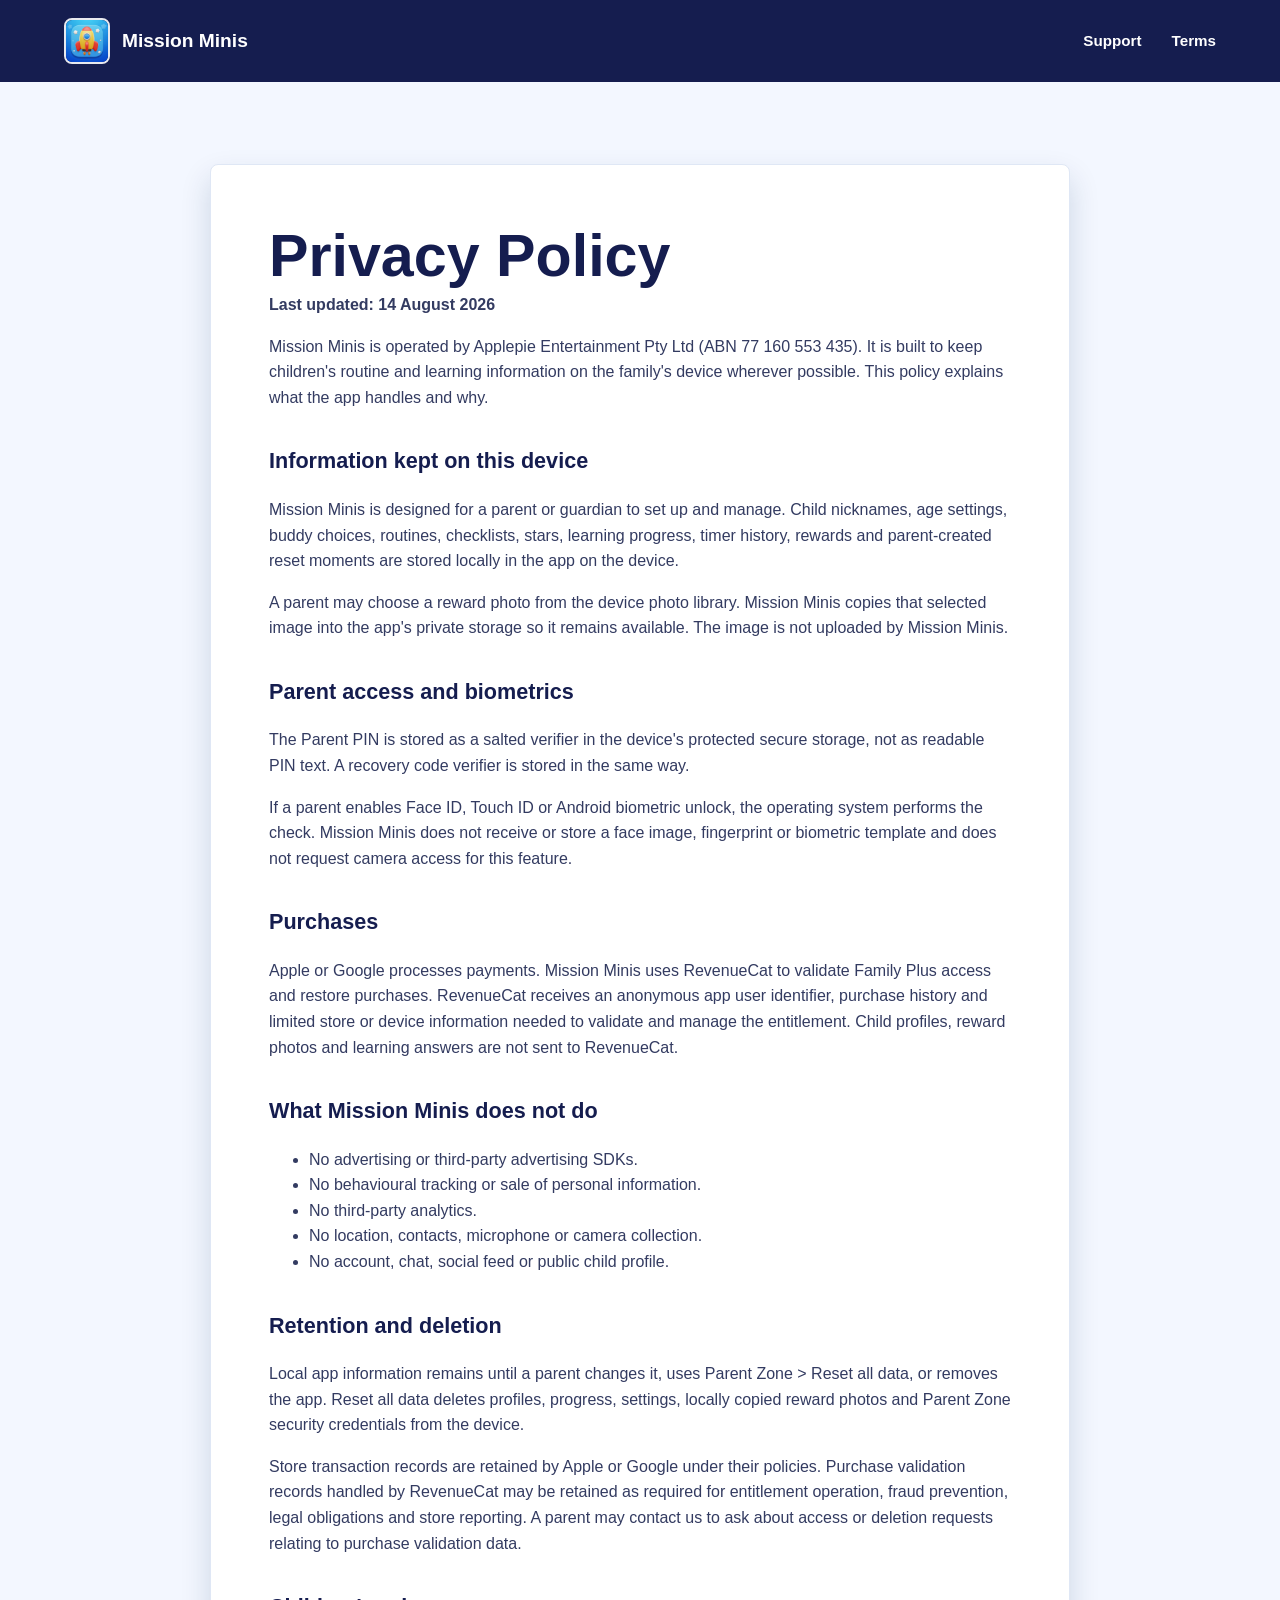
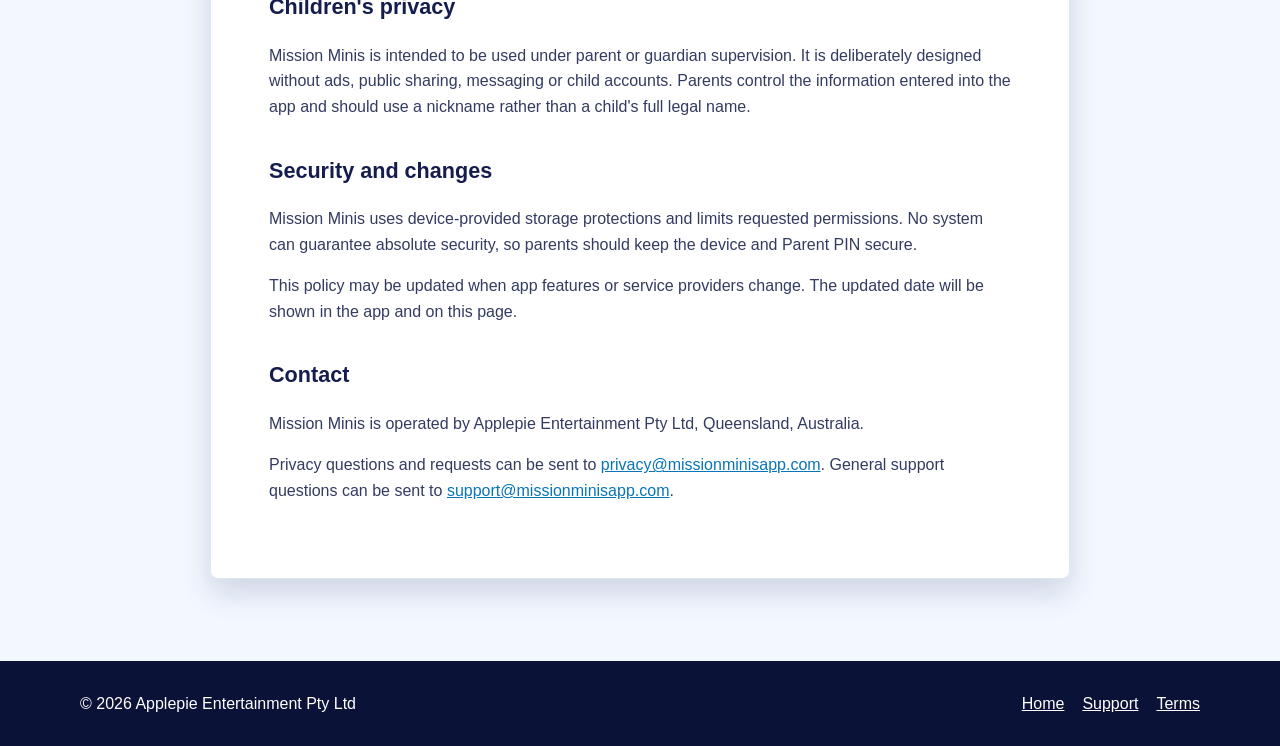
==== privacy/index.html @ 0ef1d9e1 "Launch Mission Minis website" ====
<!doctype html>
<html lang="en">
  <head>
    <meta charset="utf-8" />
    <meta name="viewport" content="width=device-width, initial-scale=1" />
    <meta name="description" content="Mission Minis privacy policy." />
    <title>Privacy Policy | Mission Minis</title>
    <link rel="icon" href="../assets/icon.png" />
    <link rel="stylesheet" href="../site.css" />
  </head>
  <body>
    <header class="site-header solid">
      <a class="brand" href="../"><img src="../assets/icon.png" alt="" /><span>Mission Minis</span></a>
      <nav class="site-nav" aria-label="Main navigation"><a href="../support/">Support</a><a href="../terms/">Terms</a></nav>
    </header>
    <main class="legal-main">
      <article class="legal-document">
        <h1>Privacy Policy</h1>
        <p class="updated">Last updated: 14 August 2026</p>
        <p>Mission Minis is operated by Applepie Entertainment Pty Ltd (ABN 77 160 553 435). It is built to keep children's routine and learning information on the family's device wherever possible. This policy explains what the app handles and why.</p>

        <h2>Information kept on this device</h2>
        <p>Mission Minis is designed for a parent or guardian to set up and manage. Child nicknames, age settings, buddy choices, routines, checklists, stars, learning progress, timer history, rewards and parent-created reset moments are stored locally in the app on the device.</p>
        <p>A parent may choose a reward photo from the device photo library. Mission Minis copies that selected image into the app's private storage so it remains available. The image is not uploaded by Mission Minis.</p>

        <h2>Parent access and biometrics</h2>
        <p>The Parent PIN is stored as a salted verifier in the device's protected secure storage, not as readable PIN text. A recovery code verifier is stored in the same way.</p>
        <p>If a parent enables Face ID, Touch ID or Android biometric unlock, the operating system performs the check. Mission Minis does not receive or store a face image, fingerprint or biometric template and does not request camera access for this feature.</p>

        <h2>Purchases</h2>
        <p>Apple or Google processes payments. Mission Minis uses RevenueCat to validate Family Plus access and restore purchases. RevenueCat receives an anonymous app user identifier, purchase history and limited store or device information needed to validate and manage the entitlement. Child profiles, reward photos and learning answers are not sent to RevenueCat.</p>

        <h2>What Mission Minis does not do</h2>
        <ul>
          <li>No advertising or third-party advertising SDKs.</li>
          <li>No behavioural tracking or sale of personal information.</li>
          <li>No third-party analytics.</li>
          <li>No location, contacts, microphone or camera collection.</li>
          <li>No account, chat, social feed or public child profile.</li>
        </ul>

        <h2>Retention and deletion</h2>
        <p>Local app information remains until a parent changes it, uses Parent Zone &gt; Reset all data, or removes the app. Reset all data deletes profiles, progress, settings, locally copied reward photos and Parent Zone security credentials from the device.</p>
        <p>Store transaction records are retained by Apple or Google under their policies. Purchase validation records handled by RevenueCat may be retained as required for entitlement operation, fraud prevention, legal obligations and store reporting. A parent may contact us to ask about access or deletion requests relating to purchase validation data.</p>

        <h2>Children's privacy</h2>
        <p>Mission Minis is intended to be used under parent or guardian supervision. It is deliberately designed without ads, public sharing, messaging or child accounts. Parents control the information entered into the app and should use a nickname rather than a child's full legal name.</p>

        <h2>Security and changes</h2>
        <p>Mission Minis uses device-provided storage protections and limits requested permissions. No system can guarantee absolute security, so parents should keep the device and Parent PIN secure.</p>
        <p>This policy may be updated when app features or service providers change. The updated date will be shown in the app and on this page.</p>

        <h2>Contact</h2>
        <p>Mission Minis is operated by Applepie Entertainment Pty Ltd, Queensland, Australia.</p>
        <p>Privacy questions and requests can be sent to <a href="mailto:privacy@missionminisapp.com">privacy@missionminisapp.com</a>. General support questions can be sent to <a href="mailto:support@missionminisapp.com">support@missionminisapp.com</a>.</p>
      </article>
    </main>
    <footer class="site-footer"><div class="footer-inner"><p>&copy; 2026 Applepie Entertainment Pty Ltd</p><div class="footer-links"><a href="../">Home</a><a href="../support/">Support</a><a href="../terms/">Terms</a></div></div></footer>
  </body>
</html>
---- site.css ----
:root {
  color-scheme: light;
  --ink: #151d4f;
  --muted: #596184;
  --blue: #139edc;
  --blue-deep: #0875b8;
  --green: #65be43;
  --yellow: #ffbd32;
  --coral: #f26565;
  --surface: #ffffff;
  --soft: #f3f7ff;
  --line: #dfe7f5;
  --shadow: 0 14px 30px rgba(13, 41, 89, 0.16);
}

* {
  box-sizing: border-box;
}

html {
  scroll-behavior: smooth;
}

body {
  margin: 0;
  background: var(--surface);
  color: var(--ink);
  font-family: "Trebuchet MS", "Arial Rounded MT Bold", Arial, sans-serif;
  line-height: 1.6;
}

a {
  color: var(--blue-deep);
}

img {
  display: block;
  max-width: 100%;
}

.site-header {
  position: absolute;
  z-index: 10;
  top: 0;
  left: 0;
  width: 100%;
  padding: 18px clamp(20px, 5vw, 72px);
  display: flex;
  align-items: center;
  justify-content: space-between;
  gap: 24px;
  color: #ffffff;
}

.site-header.solid {
  position: relative;
  background: var(--ink);
}

.brand {
  display: inline-flex;
  align-items: center;
  gap: 12px;
  color: inherit;
  font-size: 1.2rem;
  font-weight: 800;
  text-decoration: none;
}

.brand img {
  width: 46px;
  height: 46px;
  border: 2px solid rgba(255, 255, 255, 0.9);
  border-radius: 8px;
}

.site-nav {
  display: flex;
  align-items: center;
  gap: clamp(14px, 3vw, 30px);
}

.site-nav a {
  color: inherit;
  font-size: 0.95rem;
  font-weight: 700;
  text-decoration: none;
}

.hero {
  position: relative;
  min-height: min(82vh, 760px);
  padding: 130px clamp(24px, 8vw, 120px) 74px;
  display: flex;
  align-items: center;
  background-color: #172c83;
  background-image: url("assets/moon-mission-background.jpg");
  background-position: center;
  background-size: cover;
  color: #ffffff;
}

.hero::before {
  position: absolute;
  inset: 0;
  background: rgba(10, 19, 71, 0.42);
  content: "";
}

.hero-content {
  position: relative;
  width: min(680px, 100%);
  text-shadow: 0 3px 12px rgba(5, 16, 55, 0.5);
}

.hero-kicker {
  margin: 0 0 10px;
  color: #ffdb70;
  font-size: 1rem;
  font-weight: 800;
  text-transform: uppercase;
}

.hero h1 {
  margin: 0;
  font-size: 6.6rem;
  line-height: 0.95;
  letter-spacing: 0;
}

.hero-copy {
  max-width: 630px;
  margin: 22px 0 0;
  font-size: 1.5rem;
  font-weight: 700;
}

.hero-note {
  display: inline-block;
  margin-top: 26px;
  padding: 10px 16px;
  border-left: 5px solid var(--yellow);
  background: rgba(12, 23, 76, 0.74);
  font-weight: 700;
  text-shadow: none;
}

.band {
  padding: clamp(48px, 7vw, 84px) clamp(20px, 6vw, 84px);
}

.band.soft {
  background: var(--soft);
}

.band-inner {
  width: min(1120px, 100%);
  margin: 0 auto;
}

.section-heading {
  max-width: 760px;
  margin-bottom: 32px;
}

.section-heading h2 {
  margin: 0 0 10px;
  font-size: 3rem;
  line-height: 1.1;
}

.section-heading p {
  margin: 0;
  color: var(--muted);
  font-size: 1.1rem;
}

.feature-grid {
  display: grid;
  grid-template-columns: repeat(3, minmax(0, 1fr));
  gap: 18px;
}

.feature {
  min-height: 220px;
  padding: 26px;
  border: 1px solid var(--line);
  border-radius: 8px;
  background: var(--surface);
  box-shadow: var(--shadow);
}

.feature-icon {
  width: 68px;
  height: 68px;
  margin-bottom: 18px;
  object-fit: contain;
}

.feature h3 {
  margin: 0 0 8px;
  font-size: 1.4rem;
}

.feature p {
  margin: 0;
  color: var(--muted);
}

.trust-layout {
  display: grid;
  grid-template-columns: 0.8fr 1.2fr;
  align-items: center;
  gap: clamp(34px, 7vw, 90px);
}

.trust-visual {
  width: min(300px, 70vw);
  margin: 0 auto;
  border-radius: 8px;
  box-shadow: var(--shadow);
}

.trust-list {
  margin: 22px 0 0;
  padding: 0;
  list-style: none;
}

.trust-list li {
  margin: 12px 0;
  padding-left: 30px;
  position: relative;
  font-weight: 700;
}

.trust-list li::before {
  position: absolute;
  left: 0;
  content: "\2605";
  color: var(--yellow);
}

.support-strip {
  display: flex;
  align-items: center;
  justify-content: space-between;
  gap: 28px;
  padding: 34px;
  border-radius: 8px;
  background: var(--ink);
  color: #ffffff;
}

.support-strip h2,
.support-strip p {
  margin: 0;
}

.button-link {
  flex: none;
  display: inline-flex;
  align-items: center;
  justify-content: center;
  min-height: 48px;
  padding: 11px 20px;
  border-radius: 8px;
  background: var(--yellow);
  color: var(--ink);
  font-weight: 800;
  text-decoration: none;
}

.legal-main {
  min-height: 70vh;
  padding: clamp(44px, 7vw, 82px) 20px;
  background: var(--soft);
}

.legal-document {
  width: min(860px, 100%);
  margin: 0 auto;
  padding: clamp(26px, 5vw, 58px);
  border: 1px solid var(--line);
  border-radius: 8px;
  background: #ffffff;
  box-shadow: var(--shadow);
}

.legal-document h1 {
  margin: 0 0 4px;
  font-size: 3.7rem;
  line-height: 1.1;
}

.legal-document h2 {
  margin-top: 34px;
  font-size: 1.35rem;
}

.legal-document p,
.legal-document li {
  color: #333b61;
}

.updated {
  margin-top: 0;
  color: var(--muted);
  font-weight: 700;
}

.contact-options {
  display: grid;
  grid-template-columns: repeat(2, minmax(0, 1fr));
  gap: 16px;
  margin: 28px 0 40px;
}

.contact-option {
  padding: 22px;
  border: 1px solid var(--line);
  border-radius: 8px;
  background: var(--soft);
}

.contact-option h2 {
  margin: 0 0 6px;
}

.contact-option p {
  margin: 0;
}

.site-footer {
  padding: 30px 20px;
  background: #0b1237;
  color: #ffffff;
}

.footer-inner {
  width: min(1120px, 100%);
  margin: 0 auto;
  display: flex;
  align-items: center;
  justify-content: space-between;
  gap: 20px;
}

.footer-inner p {
  margin: 0;
}

.footer-links {
  display: flex;
  flex-wrap: wrap;
  gap: 18px;
}

.footer-links a {
  color: #ffffff;
}

@media (max-width: 760px) {
  .site-header {
    align-items: flex-start;
  }

  .brand span {
    display: none;
  }

  .site-nav {
    gap: 13px;
  }

  .site-nav a {
    font-size: 0.86rem;
  }

  .hero {
    min-height: 700px;
    align-items: flex-end;
    padding-bottom: 82px;
    background-position: 38% center;
  }

  .hero h1 {
    font-size: 4.4rem;
  }

  .hero-copy {
    font-size: 1.15rem;
  }

  .section-heading h2 {
    font-size: 2.2rem;
  }

  .legal-document h1 {
    font-size: 2.55rem;
  }

  .feature-grid,
  .trust-layout,
  .contact-options {
    grid-template-columns: 1fr;
  }

  .support-strip,
  .footer-inner {
    align-items: flex-start;
    flex-direction: column;
  }
}

@media (max-width: 410px) {
  .site-header {
    padding-inline: 14px;
  }

  .site-nav {
    gap: 10px;
  }

  .site-nav a {
    font-size: 0.78rem;
  }

  .hero h1 {
    font-size: 3.5rem;
  }
}

@media (prefers-reduced-motion: reduce) {
  html {
    scroll-behavior: auto;
  }
}
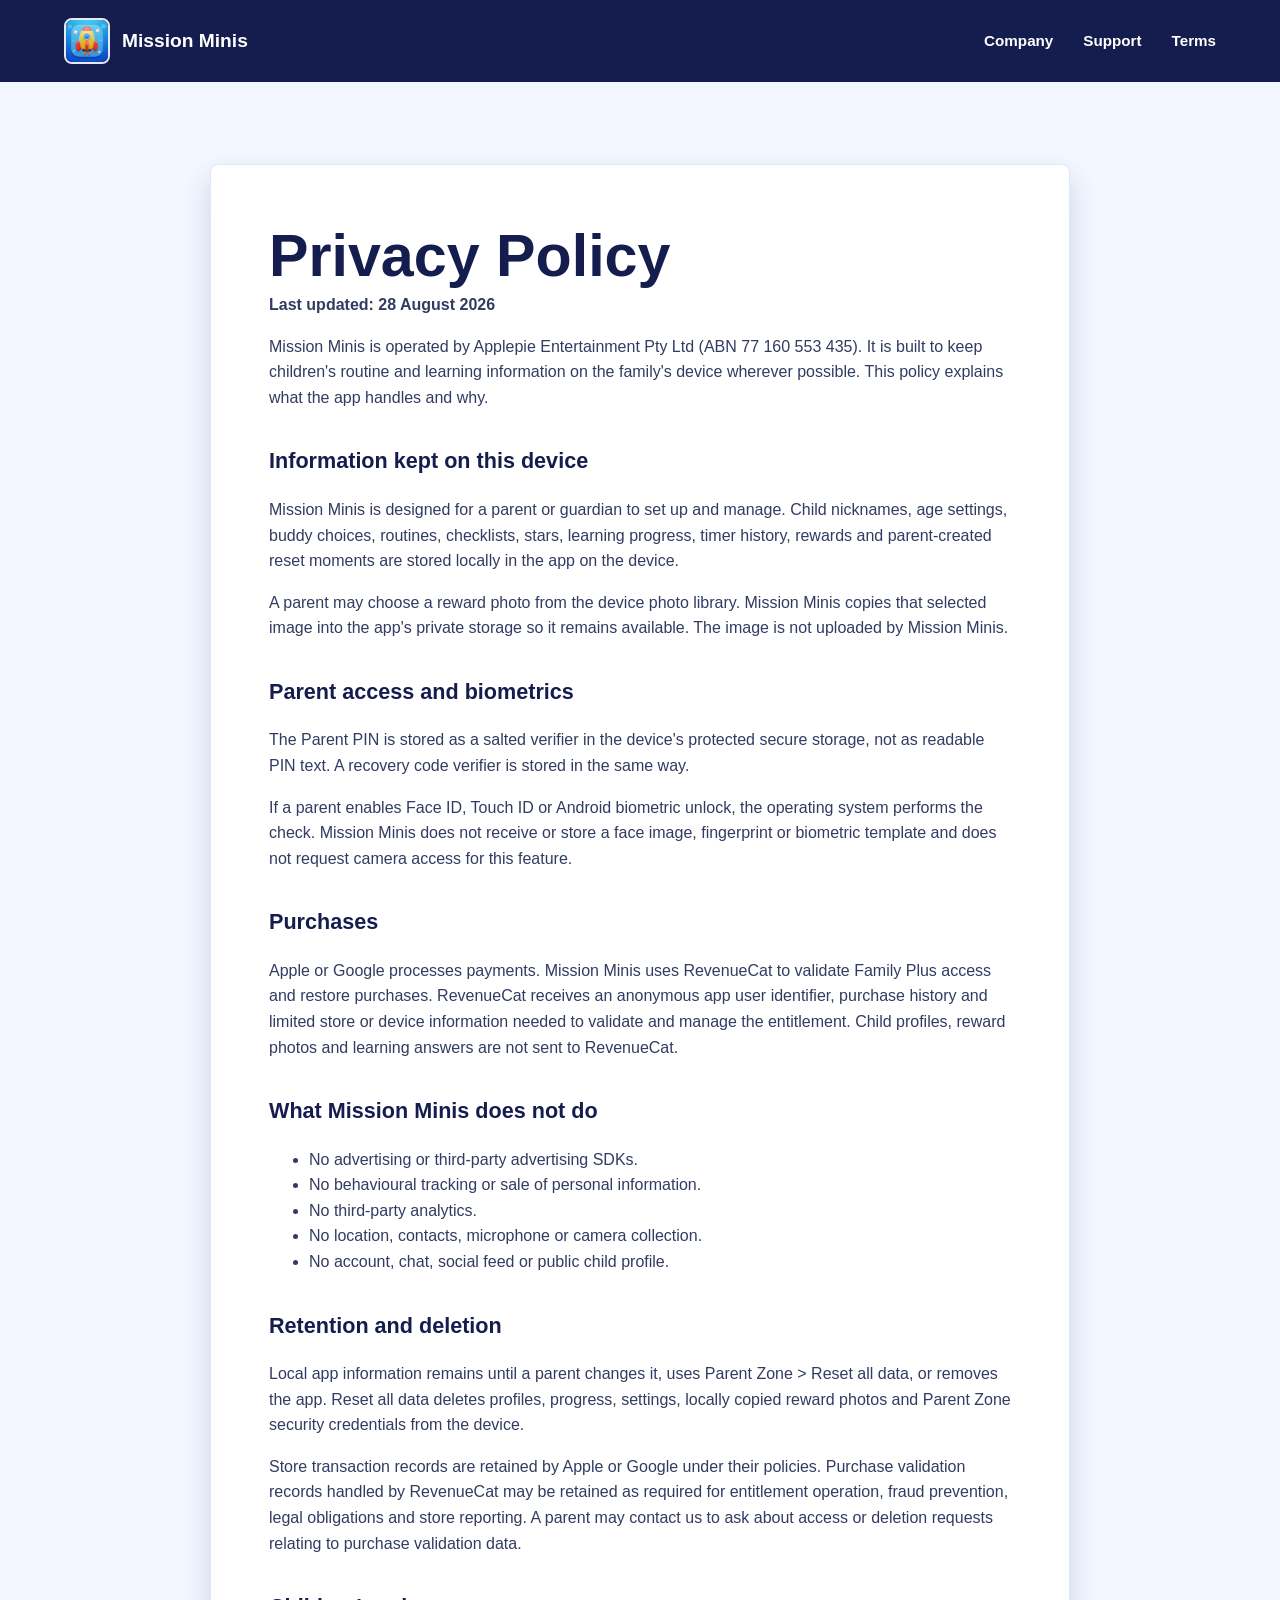
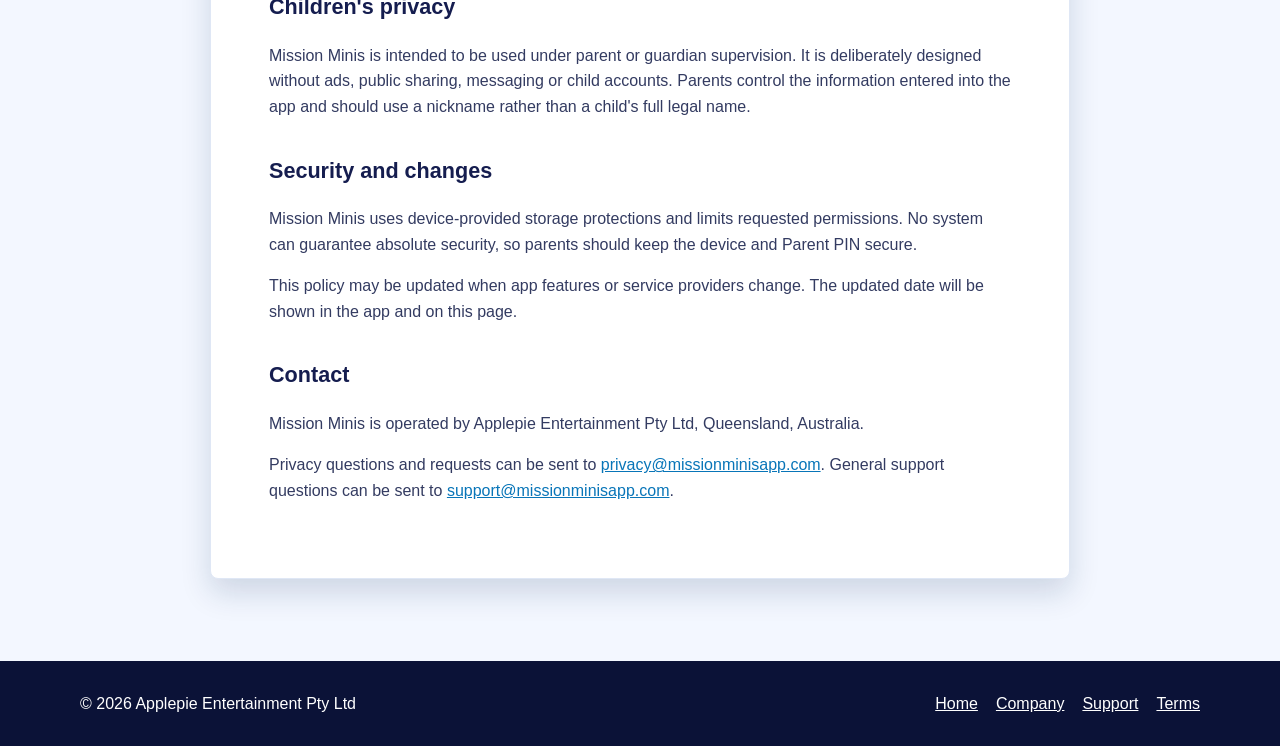
==== commit 096cfdcc: "Publish Applepie Entertainment company page" ====
--- a/privacy/index.html
+++ b/privacy/index.html
@@ -11,12 +11,12 @@
   <body>
     <header class="site-header solid">
       <a class="brand" href="../"><img src="../assets/icon.png" alt="" /><span>Mission Minis</span></a>
-      <nav class="site-nav" aria-label="Main navigation"><a href="../support/">Support</a><a href="../terms/">Terms</a></nav>
+      <nav class="site-nav" aria-label="Main navigation"><a href="../company/">Company</a><a href="../support/">Support</a><a href="../terms/">Terms</a></nav>
     </header>
     <main class="legal-main">
       <article class="legal-document">
         <h1>Privacy Policy</h1>
-        <p class="updated">Last updated: 14 August 2026</p>
+        <p class="updated">Last updated: 28 August 2026</p>
         <p>Mission Minis is operated by Applepie Entertainment Pty Ltd (ABN 77 160 553 435). It is built to keep children's routine and learning information on the family's device wherever possible. This policy explains what the app handles and why.</p>
 
         <h2>Information kept on this device</h2>
@@ -55,6 +55,6 @@
         <p>Privacy questions and requests can be sent to <a href="mailto:privacy@missionminisapp.com">privacy@missionminisapp.com</a>. General support questions can be sent to <a href="mailto:support@missionminisapp.com">support@missionminisapp.com</a>.</p>
       </article>
     </main>
-    <footer class="site-footer"><div class="footer-inner"><p>&copy; 2026 Applepie Entertainment Pty Ltd</p><div class="footer-links"><a href="../">Home</a><a href="../support/">Support</a><a href="../terms/">Terms</a></div></div></footer>
+    <footer class="site-footer"><div class="footer-inner"><p>&copy; 2026 Applepie Entertainment Pty Ltd</p><div class="footer-links"><a href="../">Home</a><a href="../company/">Company</a><a href="../support/">Support</a><a href="../terms/">Terms</a></div></div></footer>
   </body>
 </html>
--- a/site.css
+++ b/site.css
@@ -145,6 +145,14 @@
   text-shadow: none;
 }
 
+.section-kicker {
+  margin: 0 0 8px;
+  color: var(--blue-deep);
+  font-size: 0.9rem;
+  font-weight: 800;
+  text-transform: uppercase;
+}
+
 .band {
   padding: clamp(48px, 7vw, 84px) clamp(20px, 6vw, 84px);
 }
@@ -252,6 +260,150 @@
   color: #ffffff;
 }
 
+.company-strip {
+  display: flex;
+  align-items: center;
+  justify-content: space-between;
+  gap: clamp(28px, 6vw, 72px);
+}
+
+.company-strip > div {
+  max-width: 760px;
+}
+
+.company-strip h2,
+.company-strip p {
+  margin-top: 0;
+}
+
+.company-strip h2 {
+  margin-bottom: 8px;
+  font-size: 2.45rem;
+  line-height: 1.15;
+}
+
+.company-strip p:last-child {
+  margin-bottom: 0;
+  color: var(--muted);
+}
+
+.company-brand {
+  font-size: 1.25rem;
+}
+
+.company-hero {
+  position: relative;
+  min-height: min(72vh, 650px);
+  padding: 134px clamp(24px, 8vw, 120px) 78px;
+  display: flex;
+  align-items: flex-end;
+  background-color: #172c83;
+  background-image: url("assets/moon-mission-background.jpg");
+  background-position: center;
+  background-size: cover;
+  color: #ffffff;
+}
+
+.company-hero::before {
+  position: absolute;
+  inset: 0;
+  background: rgba(8, 17, 58, 0.58);
+  content: "";
+}
+
+.company-hero-content {
+  position: relative;
+  width: min(860px, 100%);
+  text-shadow: 0 3px 12px rgba(5, 16, 55, 0.55);
+}
+
+.company-hero h1 {
+  margin: 0;
+  max-width: 820px;
+  font-size: clamp(3.8rem, 8vw, 7rem);
+  line-height: 0.96;
+  letter-spacing: 0;
+}
+
+.company-hero-content > p:last-child {
+  max-width: 760px;
+  margin: 24px 0 0;
+  font-size: 1.45rem;
+  font-weight: 700;
+}
+
+.company-intro {
+  padding-top: clamp(44px, 6vw, 72px);
+}
+
+.company-intro-layout,
+.publisher-layout {
+  display: grid;
+  grid-template-columns: minmax(0, 0.8fr) minmax(0, 1.2fr);
+  gap: clamp(34px, 7vw, 90px);
+}
+
+.company-intro-layout h2,
+.product-layout h2,
+.publisher-layout h2 {
+  margin: 0;
+  font-size: 2.8rem;
+  line-height: 1.1;
+}
+
+.company-copy p,
+.product-layout > div > p,
+.publisher-layout > div > p:last-child {
+  margin-top: 0;
+  color: var(--muted);
+  font-size: 1.08rem;
+}
+
+.product-layout {
+  display: grid;
+  grid-template-columns: minmax(220px, 0.65fr) minmax(0, 1.35fr);
+  align-items: center;
+  gap: clamp(36px, 8vw, 100px);
+}
+
+.product-visual {
+  width: min(290px, 72vw);
+  margin: 0 auto;
+  border-radius: 8px;
+  box-shadow: var(--shadow);
+}
+
+.trust-list.compact {
+  margin-bottom: 26px;
+}
+
+.text-link {
+  font-weight: 800;
+}
+
+.publisher-details {
+  margin: 0;
+  border-top: 1px solid var(--line);
+}
+
+.publisher-details div {
+  display: grid;
+  grid-template-columns: minmax(170px, 0.75fr) minmax(0, 1.25fr);
+  gap: 20px;
+  padding: 16px 0;
+  border-bottom: 1px solid var(--line);
+}
+
+.publisher-details dt {
+  color: var(--muted);
+  font-weight: 700;
+}
+
+.publisher-details dd {
+  margin: 0;
+  font-weight: 800;
+}
+
 .support-strip h2,
 .support-strip p {
   margin: 0;
@@ -402,20 +554,44 @@
 
   .feature-grid,
   .trust-layout,
-  .contact-options {
+  .contact-options,
+  .company-intro-layout,
+  .product-layout,
+  .publisher-layout {
     grid-template-columns: 1fr;
   }
 
+  .company-strip,
   .support-strip,
   .footer-inner {
     align-items: flex-start;
     flex-direction: column;
   }
+
+  .company-hero {
+    min-height: 620px;
+    padding-bottom: 68px;
+    background-position: 38% center;
+  }
+
+  .company-hero h1 {
+    font-size: 3.7rem;
+  }
+
+  .company-hero-content > p:last-child {
+    font-size: 1.12rem;
+  }
+
+  .publisher-details div {
+    grid-template-columns: 1fr;
+    gap: 3px;
+  }
 }
 
 @media (max-width: 410px) {
   .site-header {
     padding-inline: 14px;
+    gap: 10px;
   }
 
   .site-nav {
@@ -426,8 +602,27 @@
     font-size: 0.78rem;
   }
 
+  .brand img {
+    width: 40px;
+    height: 40px;
+  }
+
   .hero h1 {
     font-size: 3.5rem;
+  }
+
+  .company-brand {
+    max-width: 118px;
+    font-size: 0.95rem;
+    line-height: 1.05;
+  }
+
+  .brand.company-brand span {
+    display: inline;
+  }
+
+  .company-hero h1 {
+    font-size: clamp(2.35rem, 12vw, 3.05rem);
   }
 }
 
